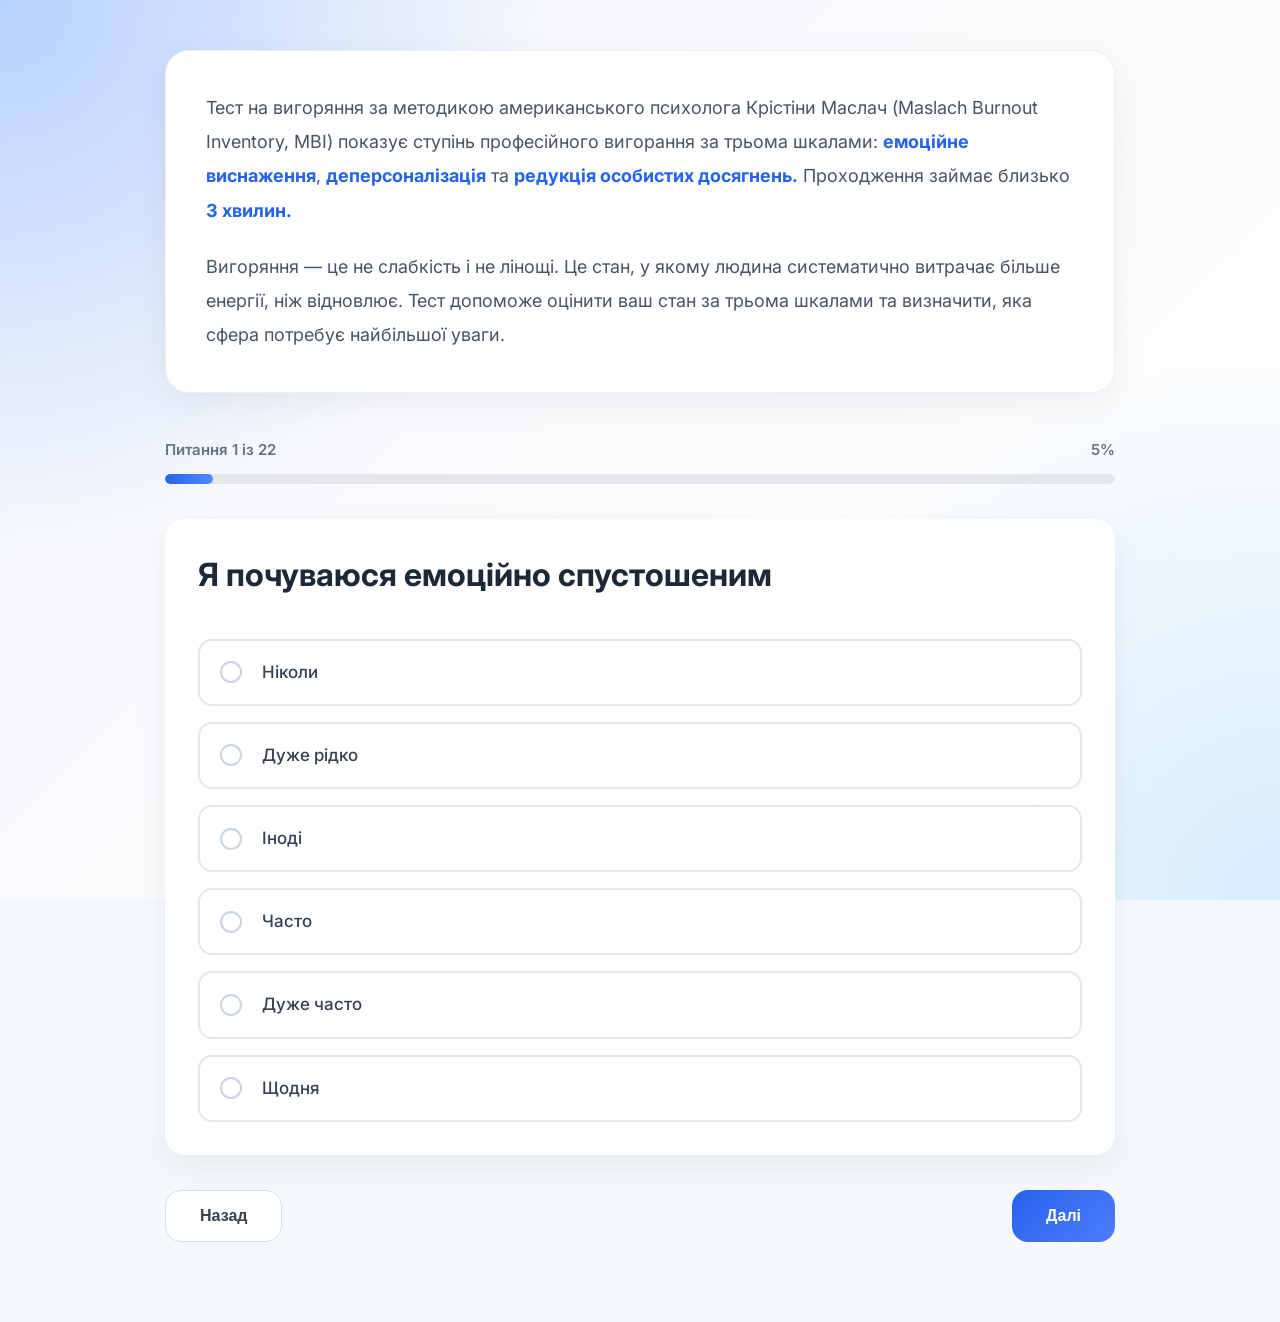
==== index.html @ 65e8d1c7 "Add files via upload" ====
<!DOCTYPE html>
<html lang="uk">

<head>

    <meta charset="UTF-8">

    <meta name="viewport"
          content="width=device-width, initial-scale=1.0">

    <title>Тест на професійне вигорання</title>

    <link rel="preconnect"
          href="https://fonts.googleapis.com">

    <link rel="preconnect"
          href="https://fonts.gstatic.com"
          crossorigin>

    <link href="https://fonts.googleapis.com/css2?family=Inter:wght@400;500;600;700;800&display=swap"
          rel="stylesheet">

    <link rel="stylesheet"
          href="style.css">

</head>

<body>

<div class="background"></div>

<main class="container">

    <!-- ======================
            DESCRIPTION
    ======================= -->

    <section class="intro">

        <p>

            Тест на вигоряння за методикою американського психолога Крістіни Маслач
            (Maslach Burnout Inventory, MBI)
            показує ступінь професійного вигорання за трьома шкалами:
            <strong>емоційне виснаження</strong>,
            <strong>деперсоналізація</strong>
            та
            <strong>редукція особистих досягнень.</strong>

            Проходження займає близько
            <strong>3 хвилин.</strong>

        </p>

        <p>

            Вигоряння — це не слабкість і не лінощі.
            Це стан, у якому людина систематично витрачає
            більше енергії, ніж відновлює.

            Тест допоможе оцінити ваш стан за трьома шкалами
            та визначити, яка сфера потребує найбільшої уваги.

        </p>

    </section>

    <!-- ======================
            TEST
    ======================= -->

    <section id="testSection">

        <div class="progress-wrapper">

            <div class="progress-top">

                <span id="questionCounter">

                    Питання 1 із 22

                </span>

                <span id="progressPercent">

                    5%

                </span>

            </div>

            <div class="progress-bar">

                <div id="progressFill"></div>

            </div>

        </div>


        <div class="question-card">

            <h2 id="questionText">

                Текст питання

            </h2>

            <div
                id="answers"
                class="answers">

            </div>

        </div>


        <div class="navigation">

            <button
                id="prevBtn"
                class="secondary-btn">

                Назад

            </button>

            <button
                id="nextBtn"
                class="primary-btn">

                Далі

            </button>

        </div>

    </section>


    <!-- ======================
          RESULTS
    ======================= -->

    <section
        id="resultSection"
        class="hidden">

        <h2>

            Результати

        </h2>

        <div class="result-grid">

            <div
                id="cardEE"
                class="result-card">

                <h3>

                    Емоційне виснаження

                </h3>

                <div class="circle">

                    <svg
                        width="170"
                        height="170">

                        <circle
                            class="bg"
                            cx="85"
                            cy="85"
                            r="70"></circle>

                        <circle
                            id="circleEE"
                            class="progress"
                            cx="85"
                            cy="85"
                            r="70"></circle>

                    </svg>

                    <div class="circle-value">

                        <span id="scoreEE">

                            0

                        </span>

                    </div>

                </div>

                <p id="levelEE"></p>

            </div>



            <div
                id="cardDP"
                class="result-card">

                <h3>

                    Деперсоналізація

                </h3>

                <div class="circle">

                    <svg
                        width="170"
                        height="170">

                        <circle
                            class="bg"
                            cx="85"
                            cy="85"
                            r="70"></circle>

                        <circle
                            id="circleDP"
                            class="progress"
                            cx="85"
                            cy="85"
                            r="70"></circle>

                    </svg>

                    <div class="circle-value">

                        <span id="scoreDP">

                            0

                        </span>

                    </div>

                </div>

                <p id="levelDP"></p>

            </div>



            <div
                id="cardPA"
                class="result-card">

                <h3>

                    Редукція особистих досягнень

                </h3>

                <div class="circle">

                    <svg
                        width="170"
                        height="170">

                        <circle
                            class="bg"
                            cx="85"
                            cy="85"
                            r="70"></circle>

                        <circle
                            id="circlePA"
                            class="progress"
                            cx="85"
                            cy="85"
                            r="70"></circle>

                    </svg>

                    <div class="circle-value">

                        <span id="scorePA">

                            0

                        </span>

                    </div>

                </div>

                <p id="levelPA"></p>

            </div>

        </div>

        <div
            id="interpretation"
            class="interpretation">

        </div>

        <button
            id="restartBtn"
            class="primary-btn">

            Пройти тест ще раз

        </button>

    </section>

</main>

<script src="script.js"></script>

</body>

</html>
---- style.css ----
/* ==========================================================
   RESET
========================================================== */

*,
*::before,
*::after{
    margin:0;
    padding:0;
    box-sizing:border-box;
}

html{
    scroll-behavior:smooth;
}

body{

    font-family:"Inter",sans-serif;

    background:#f4f7fb;

    color:#1d2939;

    line-height:1.6;

    min-height:100vh;

    overflow-x:hidden;

}

/* ==========================================================
   BACKGROUND
========================================================== */

.background{

    position:fixed;

    inset:0;

    z-index:-1;

    background:
        radial-gradient(circle at top left,#b7d1ff 0%,transparent 35%),
        radial-gradient(circle at bottom right,#d4ecff 0%,transparent 35%),
        linear-gradient(135deg,#f4f7fb,#ffffff);

}

/* ==========================================================
   CONTAINER
========================================================== */

.container{

    width:min(950px,92%);

    margin:auto;

    padding:50px 0 80px;

}

/* ==========================================================
   INTRO
========================================================== */

.intro{

    background:#fff;

    border-radius:24px;

    padding:40px;

    margin-bottom:45px;

    box-shadow:

        0 10px 35px rgba(15,23,42,.06);

    border:1px solid #edf1f5;

}

.intro p{

    font-size:18px;

    color:#475467;

    line-height:1.9;

}

.intro p + p{

    margin-top:22px;

}

.intro strong{

    color:#2563eb;

    font-weight:700;

}

/* ==========================================================
   PROGRESS
========================================================== */

.progress-wrapper{

    margin-bottom:35px;

}

.progress-top{

    display:flex;

    justify-content:space-between;

    align-items:center;

    margin-bottom:12px;

    font-weight:600;

    color:#667085;

    font-size:15px;

}

.progress-bar{

    height:10px;

    background:#e5e7eb;

    border-radius:100px;

    overflow:hidden;

}

#progressFill{

    width:0;

    height:100%;

    border-radius:100px;

    background:linear-gradient(
        90deg,
        #2563eb,
        #4f8cff
    );

    transition:.35s;

}

/* ==========================================================
   QUESTION
========================================================== */

.question-card{

    background:rgba(255,255,255,.92);

    backdrop-filter:blur(12px);

    border-radius:20px;

    padding:32px;

    border:1px solid rgba(255,255,255,.7);

    box-shadow:

        0 10px 30px rgba(15,23,42,.06);

}

.question-card h2{

    font-size:32px;

    line-height:1.45;

    font-weight:700;

    margin-bottom:40px;

}

/* ==========================================================
   NAVIGATION
========================================================== */

.navigation{

    margin-top:35px;

    display:flex;

    justify-content:space-between;

    gap:20px;

}

/* ==========================================================
   BUTTONS
========================================================== */

.primary-btn,
.secondary-btn{

    border:none;

    border-radius:16px;

    cursor:pointer;

    padding:16px 34px;

    font-size:16px;

    font-weight:600;

    transition:.25s;

}

.primary-btn{

    background:

        linear-gradient(

            135deg,

            #2563eb,

            #4f7cff

        );

    color:white;

    border:none;

}

.primary-btn:hover{

    transform:translateY(-2px);

    box-shadow:

        0 10px 25px rgba(37,99,235,.25);

}

.primary-btn:active{

    transform:scale(.98);

}

.secondary-btn{

    background:white;

    border:1px solid #d8dee9;

    color:#344054;

}

.secondary-btn:hover{

    background:#f9fafb;

}

/* ==========================================================
   UTILITIES
========================================================== */

.hidden{

    display:none;

}

/* ==========================================================
   ANIMATION
========================================================== */

.intro,
.question-card{

    animation:fade .35s ease;

}

@keyframes fade{

    from{

        opacity:0;

        transform:translateY(18px);

    }

    to{

        opacity:1;

        transform:translateY(0);

    }

}

/* ==========================================================
   RESPONSIVE
========================================================== */

@media(max-width:768px){

.container{

    width:94%;

    padding:30px 0 60px;

}

.intro{

    padding:28px;

}

.intro p{

    font-size:16px;

}

.question-card{

    padding:28px;

}

.question-card h2{

    font-size:24px;

}

.navigation{

    flex-direction:column;

}

.primary-btn,
.secondary-btn{

    width:100%;

}

}

/*=========================================================
    ANSWERS
=========================================================*/

.answers{

    display:flex;

    flex-direction:column;

    gap:16px;

}

.answer{

    position:relative;

    display:flex;

    align-items:center;

    gap:16px;

    padding:18px 20px;

    border-radius:14px;

    border:2px solid #e5e7eb;

    background:#fff;

    cursor:pointer;

    transition:

        transform .18s,

        border-color .18s,

        box-shadow .18s,

        background .18s;

}

.answer:hover{

    transform:translateY(-2px);

    border-color:#3b82f6;

    background:#f8fbff;

    box-shadow:

        0 8px 20px rgba(37,99,235,.08);

}

.answer input{

    display:none;

}

/*=========================================================
    CUSTOM RADIO
=========================================================*/

.answer span{

    position:relative;

    display:flex;

    align-items:center;

    width:100%;

    font-size:17px;

    font-weight:500;

    color:#344054;

    padding-left:42px;

}

.answer span::before{

    content:"";

    position:absolute;

    left:0;

    width:22px;

    height:22px;

    border-radius:50%;

    border:2px solid #cbd5e1;

    transition:.25s;

    background:white;

}

.answer span::after{

    content:"";

    position:absolute;

    left:6px;

    width:10px;

    height:10px;

    border-radius:50%;

    background:#2563eb;

    transform:scale(0);

    transition:.25s;

}

/*=========================================================
    ACTIVE
=========================================================*/

.answer.selected{

    background:

        linear-gradient(

            90deg,

            #eef5ff,

            #f8fbff

        );

    border-color:#2563eb;

    box-shadow:

        0 8px 25px rgba(37,99,235,.12);

}

.answer.selected span::before{

    border-color:#2563eb;

}

.answer.selected span::after{

    transform:scale(1);

}

/*=========================================================
    ANIMATION
=========================================================*/

.answer{

    animation:slideIn .35s ease;

}

@keyframes slideIn{

    from{

        opacity:0;

        transform:translateY(12px);

    }

    to{

        opacity:1;

        transform:translateY(0);

    }

}

/*=========================================================
    FOCUS
=========================================================*/

.answer:focus-within{

    outline:none;

    border-color:#2563eb;

}

/*=========================================================
    MOBILE
=========================================================*/

@media(max-width:768px){

.answer{

    padding:18px;

}

.answer span{

    font-size:16px;

    padding-left:36px;

}

.answer span::before{

    width:20px;

    height:20px;

}

.answer span::after{

    width:9px;

    height:9px;

    left:5px;

}

}

/*=========================================================
    RESULTS
=========================================================*/

#resultSection{

    margin-top:70px;

    animation:fade .45s ease;

}

#resultSection h2{

    text-align:center;

    font-size:40px;

    margin-bottom:45px;

    font-weight:800;

    color:#1d2939;

}

.result-grid{

    display:grid;

    grid-template-columns:repeat(auto-fit,minmax(280px,1fr));

    gap:28px;

    margin-bottom:45px;

}

.result-card{

    background:white;

    border-radius:20px;

    padding:28px;

    border:1px solid #edf2f7;

    transition:.25s;

    box-shadow:

        0 10px 30px rgba(15,23,42,.06);

}

.result-card:hover{

    transform:translateY(-4px);

    box-shadow:

        0 18px 35px rgba(15,23,42,.12);

}

.result-card h3{

    font-size:22px;

    margin-bottom:25px;

    font-weight:700;

    color:#344054;

}

.result-card p{

    margin-top:20px;

    font-size:18px;

    font-weight:700;

}

/*=========================================================
    SVG CIRCLE
=========================================================*/

.circle{

    position:relative;

    width:170px;

    height:170px;

    margin:auto;

}

.circle svg{

    transform:rotate(-90deg);

}

.bg{

    fill:none;

    stroke:#edf2f7;

    stroke-width:12;

}

.progress{

    fill:none;

    stroke:#2563eb;

    stroke-width:12;

    stroke-linecap:round;

    stroke-dasharray:440;

    stroke-dashoffset:440;

    transition:1.4s ease;

}

.circle-value{

    position:absolute;

    inset:0;

    display:flex;

    justify-content:center;

    align-items:center;

}

.circle-value span{

    font-size:46px;

    font-weight:800;

    color:#2563eb;

}

/*=========================================================
    COLORS
=========================================================*/

.result-card.green{

    border-top:7px solid #22c55e;

}

.result-card.green .progress{

    stroke:#22c55e;

}

.result-card.green .circle-value span{

    color:#22c55e;

}



.result-card.yellow{

    border-top:7px solid #f59e0b;

}

.result-card.yellow .progress{

    stroke:#f59e0b;

}

.result-card.yellow .circle-value span{

    color:#f59e0b;

}



.result-card.red{

    border-top:7px solid #ef4444;

}

.result-card.red .progress{

    stroke:#ef4444;

}

.result-card.red .circle-value span{

    color:#ef4444;

}

/*=========================================================
    INTERPRETATION
=========================================================*/

.interpretation{

    background:#fff;

    border-radius:24px;

    padding:40px;

    border:1px solid #edf1f5;

    box-shadow:0 15px 40px rgba(15,23,42,.07);

    margin-top:25px;

    margin-bottom:35px;

    line-height:1.9;

}

.interpretation h3{

    font-size:24px;

    margin-bottom:20px;

    color:#1d2939;

}

.interpretation h4{

    margin-top:35px;

    margin-bottom:15px;

    font-size:20px;

    color:#2563eb;

}

.interpretation p{

    color:#475467;

    margin-bottom:18px;

}

.interpretation ul{

    padding-left:22px;

}

.interpretation li{

    margin-bottom:10px;

    color:#475467;

}

/*=========================================================
    RESTART BUTTON
=========================================================*/

#restartBtn{

    display:block;

    margin:45px auto 0;

    min-width:260px;

}

/*=========================================================
    RESPONSIVE
=========================================================*/

@media(max-width:900px){

.result-grid{

    grid-template-columns:1fr;

}

.circle{

    width:150px;

    height:150px;

}

.circle svg{

    width:150px;

    height:150px;

}

.circle-value span{

    font-size:40px;

}

#resultSection h2{

    font-size:32px;

}

.interpretation{

    padding:28px;

}

}

@media(max-width:600px){

.result-card{

    padding:28px;

}

.result-card h3{

    font-size:20px;

}

.interpretation{

    padding:22px;

}

}
/*=========================================================
    ACCORDION
=========================================================*/

.accordion{

    margin-top:35px;

}

.accordion-item{

    background:white;

    border-radius:16px;

    overflow:hidden;

    border:1px solid #edf2f7;

    margin-bottom:14px;

    transition:.25s;

}

.accordion-item:hover{

    box-shadow:0 15px 35px rgba(15,23,42,.08);

}

.accordion-header{

    display:flex;

    justify-content:space-between;

    align-items:center;

    padding:18px 22px;

    cursor:pointer;

    font-weight:700;

    font-size:17px;

    transition:.2s;

}

.accordion-header span{

    font-size:15px;

    font-weight:600;

    color:#2563eb;

}

.accordion-header::after{

    content:"+";

    font-size:28px;

    transition:.3s;

}

.accordion-item.open .accordion-header::after{

    transform:rotate(45deg);

}

.accordion-body{

    max-height:0;

    overflow:hidden;

    transition:

        max-height .45s ease,

        padding .35s ease;

    padding:0 26px;

}

.accordion-item.open .accordion-body{

    max-height:600px;

    padding:0 26px 26px;

}

.accordion-body p{

    color:#475467;

    margin-bottom:14px;

    line-height:1.8;

}

.answer,
.result-card,
.accordion-item,
.primary-btn,
.secondary-btn{

    animation:fadeUp .35s ease;

}

@keyframes fadeUp{

    from{

        opacity:0;

        transform:translateY(10px);

    }

    to{

        opacity:1;

        transform:translateY(0);

    }

}
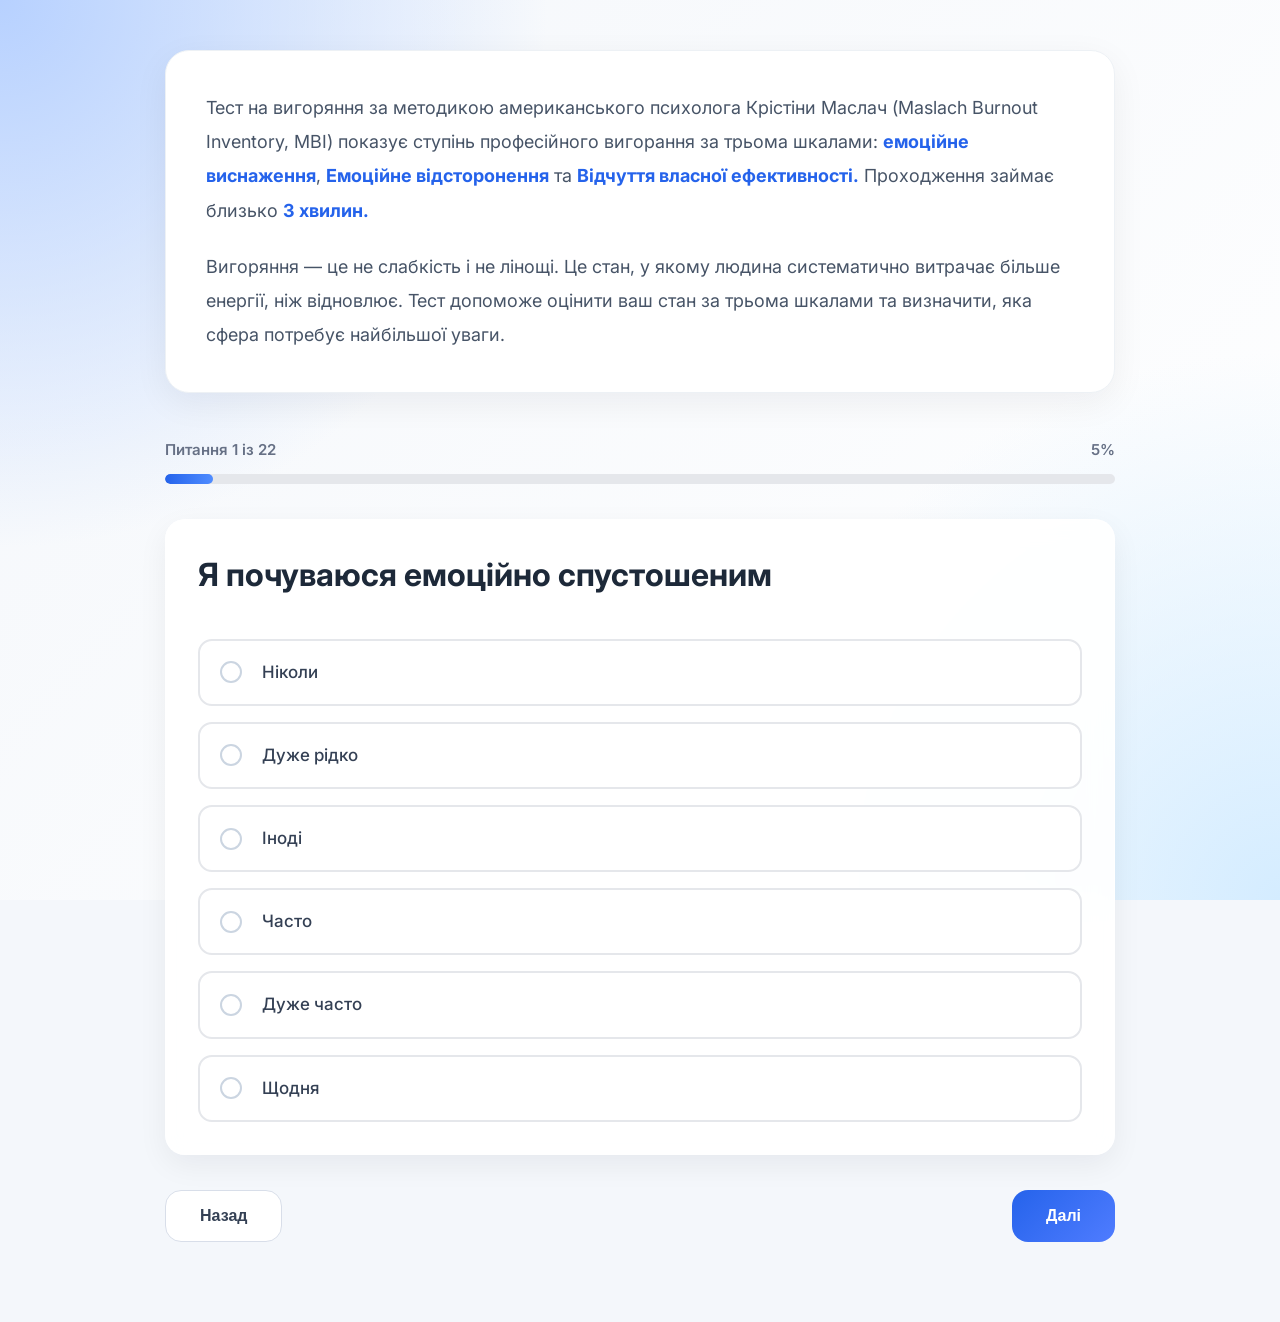
==== commit ee869688: "Add files via upload" ====
--- a/index.html
+++ b/index.html
@@ -43,9 +43,9 @@
             (Maslach Burnout Inventory, MBI)
             показує ступінь професійного вигорання за трьома шкалами:
             <strong>емоційне виснаження</strong>,
-            <strong>деперсоналізація</strong>
+            <strong>Емоційне відсторонення</strong>
             та
-            <strong>редукція особистих досягнень.</strong>
+            <strong> Відчуття власної ефективності.</strong>
 
             Проходження займає близько
             <strong>3 хвилин.</strong>
@@ -167,8 +167,10 @@
                 <div class="circle">
 
                     <svg
-                        width="170"
-                        height="170">
+    width="170"
+    height="170"
+    viewBox="0 0 170 170"
+    preserveAspectRatio="xMidYMid meet">
 
                         <circle
                             class="bg"
@@ -216,8 +218,10 @@
                 <div class="circle">
 
                     <svg
-                        width="170"
-                        height="170">
+    width="170"
+    height="170"
+    viewBox="0 0 170 170"
+    preserveAspectRatio="xMidYMid meet">
 
                         <circle
                             class="bg"
@@ -265,8 +269,10 @@
                 <div class="circle">
 
                     <svg
-                        width="170"
-                        height="170">
+    width="170"
+    height="170"
+    viewBox="0 0 170 170"
+    preserveAspectRatio="xMidYMid meet">
 
                         <circle
                             class="bg"
@@ -315,6 +321,166 @@
 
         </button>
 
+<section class="consultation">
+
+    <div class="consultation-photo">
+
+        <img
+            src="img/kira.JPG"
+            alt="Кіра Сиротенко">
+
+    </div>
+
+    <div class="consultation-content">
+
+        <h3>
+
+            Хочете розібрати свій результат?
+
+        </h3>
+
+        <h4>
+
+            Кіра Сиротенко
+
+        </h4>
+
+        <div class="profession">
+
+            Психолог • Гештальт-терапевт
+
+        </div>
+
+        <p>
+
+            Працюю з темою професійного
+            вигорання та іншими
+            психологічними запитами.
+
+        </p>
+
+        <p>
+
+            Консультації онлайн
+            та офлайн
+            <strong>м. Київ</strong>
+
+        </p>
+
+        <a
+            href="https://t.me/KiraSyrotenko"
+            target="_blank"
+            class="telegram-btn">
+
+            Написати в Telegram
+
+            <svg
+                class="telegram-icon"
+                xmlns="http://www.w3.org/2000/svg"
+                viewBox="0 0 24 24"
+                width="20"
+                height="20"
+                fill="currentColor">
+
+                <path d="M21.5 3.5L2.7 10.8c-.9.3-.9 1.6 0 1.9l4.8 1.5 1.8 5.4c.2.7 1.1.8 1.5.2l2.7-3.4 4.7 3.5c.6.5 1.5.1 1.7-.7L23 4.8c.2-.9-.7-1.6-1.5-1.3z"/>
+
+            </svg>
+
+        </a>
+
+    </div>
+
+</section>
+
+<section class="social-section">
+
+    <h3>Соціальні мережі</h3>
+
+    <p>
+
+        Більше корисних матеріалів, порад та інформації
+        про психологію, професійне вигорання і саморозвиток.
+
+    </p>
+
+    <div class="social-grid">
+
+        <a href="https://www.instagram.com/kira_sirotenko?igsh=MWd6Nm1tZ2VseDRkeg%3D%3D&utm_source=qr"
+           target="_blank"
+           class="social-card instagram">
+
+          <span class="social-icon">
+
+<svg viewBox="0 0 24 24" fill="currentColor">
+
+<path d="M7 2C4.24 2 2 4.24 2 7v10c0 2.76 2.24 5 5 5h10c2.76 0 5-2.24 5-5V7c0-2.76-2.24-5-5-5H7zm0 2h10c1.65 0 3 1.35 3 3v10c0 1.65-1.35 3-3 3H7c-1.65 0-3-1.35-3-3V7c0-1.65 1.35-3 3-3zm11.5 1a1 1 0 100 2 1 1 0 000-2zM12 7a5 5 0 100 10 5 5 0 000-10zm0 2a3 3 0 110 6 3 3 0 010-6z"/>
+
+</svg>
+
+</span>
+
+            <span>Instagram</span>
+
+        </a>
+
+        <a href="https://www.facebook.com/share/1HrWYfdw8Y/?mibextid=wwXIfr"
+           target="_blank"
+           class="social-card facebook">
+
+           <span class="social-icon">
+
+<svg viewBox="0 0 24 24" fill="currentColor">
+
+<path d="M13.5 22v-8h2.7l.4-3h-3.1V9.1c0-.9.3-1.6 1.6-1.6H17V4.8c-.3 0-.9-.1-1.8-.1-1.8 0-3 .9-3 3.2V11H9v3h3.2v8h1.3z"/>
+
+</svg>
+
+</span>
+
+            <span>Facebook</span>
+
+        </a>
+
+        <a href="https://youtube.com/channel/UCjQqgngEU4IrSQLSkMWUbrg?si=l_PWF8I4aHLqFRxc"
+           target="_blank"
+           class="social-card youtube">
+
+           <span class="social-icon">
+
+<svg viewBox="0 0 24 24" fill="currentColor">
+
+<path d="M23 12s0-3.6-.5-5.3c-.3-1-1.1-1.8-2.1-2.1C18.7 4 12 4 12 4s-6.7 0-8.4.6c-1 .3-1.8 1.1-2.1 2.1C1 8.4 1 12 1 12s0 3.6.5 5.3c.3 1 1.1 1.8 2.1 2.1C5.3 20 12 20 12 20s6.7 0 8.4-.6c1-.3 1.8-1.1 2.1-2.1.5-1.7.5-5.3.5-5.3zM10 15.5v-7l6 3.5-6 3.5z"/>
+
+</svg>
+
+</span>
+
+            <span>YouTube</span>
+
+        </a>
+
+        <a href="https://www.tiktok.com/@kirasyrotenko?_r=1&_t=ZS-97y3bHWLukK"
+           target="_blank"
+           class="social-card tiktok">
+
+            <span class="social-icon">
+
+<svg viewBox="0 0 24 24" fill="currentColor">
+
+<path d="M19 8.3a6.6 6.6 0 01-3.9-1.3v6.1a5.1 5.1 0 11-5.1-5.1c.3 0 .6 0 .9.1v2.6a2.5 2.5 0 10 1.7 2.4V2h2.5c.2 2 1.5 3.7 3.9 4.2v2.1z"/>
+
+</svg>
+
+</span>
+
+            <span>TikTok</span>
+
+        </a>
+
+    </div>
+
+</section>
+
     </section>
 
 </main>
--- a/style.css
+++ b/style.css
@@ -710,11 +710,19 @@
 
     font-size:22px;
 
-    margin-bottom:25px;
-
     font-weight:700;
 
     color:#344054;
+
+    line-height:1.35;
+
+    min-height:60px;
+
+    display:flex;
+
+    align-items:flex-end;
+
+    margin-bottom:20px;
 
 }
 
@@ -740,13 +748,27 @@
 
     height:170px;
 
-    margin:auto;
+    margin:0 auto;
+
+    display:flex;
+
+    justify-content:center;
+
+    align-items:center;
+
+    overflow:visible;
 
 }
 
 .circle svg{
 
+    width:170px;
+
+    height:170px;
+
     transform:rotate(-90deg);
+
+    display:block;
 
 }
 
@@ -960,23 +982,25 @@
 
 .circle{
 
-    width:150px;
-
-    height:150px;
-
-}
-
-.circle svg{
-
-    width:150px;
-
-    height:150px;
-
-}
-
-.circle-value span{
-
-    font-size:40px;
+        width:140px;
+
+        height:140px;
+
+    }
+
+    .circle svg{
+
+        width:140px;
+
+        height:140px;
+
+    }
+
+    .circle-value span{
+
+        font-size:38px;
+
+    }
 
 }
 
@@ -992,13 +1016,15 @@
 
 }
 
-}
+
 
 @media(max-width:600px){
 
 .result-card{
 
     padding:28px;
+
+    overflow:hidden;
 
 }
 
@@ -1053,7 +1079,7 @@
 
     justify-content:space-between;
 
-    align-items:center;
+    align-items:flex-start;
 
     padding:18px 22px;
 
@@ -1155,4 +1181,661 @@
 
     }
 
-}+}
+
+.accordion-title{
+
+    display:flex;
+
+    flex-direction:column;
+
+    gap:6px;
+
+}
+
+.accordion-name{
+
+    font-size:22px;
+
+    font-weight:700;
+
+    color:#344054;
+
+}
+
+.accordion-level{
+
+    display:flex;
+
+    align-items:center;
+
+    gap:8px;
+
+    font-size:15px;
+
+    font-weight:600;
+
+    color:#2563eb;
+
+}
+
+/*=========================================================
+    CONSULTATION
+=========================================================*/
+
+.consultation{
+
+    margin-top:50px;
+
+    background:white;
+
+    border-radius:24px;
+
+    padding:35px;
+
+    display:flex;
+
+    align-items:center;
+
+    gap:35px;
+
+    border:1px solid #edf2f7;
+
+    box-shadow:0 15px 35px rgba(15,23,42,.06);
+
+}
+
+.consultation-photo{
+
+    flex-shrink:0;
+
+}
+
+.consultation-photo img{
+
+    width:180px;
+
+    height:180px;
+
+    object-fit:cover;
+
+    border-radius:22px;
+
+    box-shadow:0 15px 35px rgba(15,23,42,.15);
+
+}
+
+.consultation-content{
+
+    flex:1;
+
+}
+
+.consultation h3{
+
+    margin:0 0 10px;
+
+    font-size:30px;
+
+    color:#1d2939;
+
+}
+
+.consultation h4{
+
+    margin:0;
+
+    font-size:24px;
+
+    color:#2563eb;
+
+}
+
+.profession{
+
+    margin-top:6px;
+
+    margin-bottom:22px;
+
+    color:#667085;
+
+    font-size:17px;
+
+}
+
+.consultation p{
+
+    font-size:17px;
+
+    line-height:1.8;
+
+    color:#475467;
+
+    margin-bottom:14px;
+
+}
+
+.telegram-btn{
+
+    display:inline-flex;
+
+    align-items:center;
+
+    justify-content:center;
+
+    gap:10px;
+
+    margin-top:18px;
+
+    padding:15px 28px;
+
+    background:#229ED9;
+
+    color:#fff;
+
+    border-radius:14px;
+
+    text-decoration:none;
+
+    font-size:17px;
+
+    font-weight:600;
+
+    transition:.25s;
+
+    box-shadow:0 10px 25px rgba(34,158,217,.25);
+
+}
+
+.telegram-btn:hover{
+
+    background:#1d8cc2;
+
+    transform:translateY(-2px);
+
+}
+
+.telegram-icon{
+
+    width:20px;
+
+    height:20px;
+
+}
+
+@media(max-width:768px){
+
+.consultation{
+
+    flex-direction:column;
+
+    text-align:center;
+
+}
+
+.consultation-photo img{
+
+    width:160px;
+
+    height:160px;
+
+}
+
+.consultation h3{
+
+    font-size:28px;
+
+}
+
+.consultation h4{
+
+    font-size:22px;
+
+}
+
+.telegram-btn{
+
+    width:100%;
+
+    justify-content:center;
+
+}
+
+}
+
+/*=========================================
+        SOCIALS
+=========================================*/
+
+.social-section{
+
+    margin-top:40px;
+
+    background:#fff;
+
+    border-radius:24px;
+
+    padding:35px;
+
+    border:1px solid #edf2f7;
+
+    box-shadow:0 15px 35px rgba(15,23,42,.06);
+
+}
+
+.social-section h3{
+
+    font-size:30px;
+
+    margin-bottom:10px;
+
+    color:#1d2939;
+
+}
+
+.social-section p{
+
+    color:#667085;
+
+    line-height:1.7;
+
+    margin-bottom:30px;
+
+}
+
+.social-grid{
+
+    display:grid;
+
+    grid-template-columns:repeat(4,1fr);
+
+    gap:18px;
+
+}
+
+.social-card{
+
+    display:flex;
+
+    flex-direction:column;
+
+    align-items:center;
+
+    justify-content:center;
+
+    gap:14px;
+
+    padding:28px;
+
+    border-radius:18px;
+
+    text-decoration:none;
+
+    background:#f8fafc;
+
+    color:#344054;
+
+    border:1px solid #e5e7eb;
+
+    transition:.25s;
+
+}
+
+.social-card:hover{
+
+    transform:translateY(-8px);
+
+    box-shadow:
+
+        0 18px 40px rgba(15,23,42,.12);
+
+}
+
+.social-icon{
+
+    width:74px;
+
+    height:74px;
+
+    border-radius:20px;
+
+    display:flex;
+
+    justify-content:center;
+
+    align-items:center;
+
+    background:#f8fafc;
+
+    transition:.35s;
+
+}
+
+.social-icon svg{
+
+    width:36px;
+
+    height:36px;
+
+    transition:.35s;
+
+}
+
+.social-card{
+
+    display:flex;
+
+    flex-direction:column;
+
+    align-items:center;
+
+    justify-content:center;
+
+    gap:18px;
+
+    padding:32px 20px;
+
+    border-radius:22px;
+
+    text-decoration:none;
+
+    background:#ffffff;
+
+    color:#344054;
+
+    border:1px solid #edf2f7;
+
+    transition:.35s;
+
+    overflow:hidden;
+
+    position:relative;
+
+}
+
+.social-card span:last-child{
+
+    font-size:18px;
+
+    font-weight:700;
+
+}
+
+.instagram:hover{
+
+    color:#E1306C;
+
+}
+
+.instagram:hover .social-icon{
+
+    background:
+
+    linear-gradient(
+
+    135deg,
+
+    #f58529,
+
+    #dd2a7b,
+
+    #8134af,
+
+    #515bd4
+
+    );
+
+}
+
+.instagram:hover{
+
+    color:#dd2a7b;
+
+}
+
+.facebook:hover{
+
+    color:#1877F2;
+
+}
+
+.facebook:hover .social-icon{
+
+    background:#1877F2;
+
+}
+
+.facebook:hover{
+
+    color:#1877F2;
+
+}
+
+.youtube:hover{
+
+    color:#FF0000;
+
+}
+
+.youtube:hover .social-icon{
+
+    background:#FF0000;
+
+}
+
+.youtube:hover{
+
+    color:#FF0000;
+
+}
+
+.tiktok:hover{
+
+    color:#000;
+
+}
+
+.tiktok:hover .social-icon{
+
+    background:#000;
+
+}
+
+.tiktok:hover{
+
+    color:#000;
+
+}
+
+.social-card:hover svg{
+
+    color:white;
+
+    fill:white;
+
+    transform:scale(1.15);
+
+}
+
+@media(max-width:768px){
+
+    .social-grid{
+
+        grid-template-columns:repeat(2,1fr);
+
+    }
+
+}
+
+.social-card{
+
+    transform:none;
+
+}
+
+.instagram .social-icon{
+
+    background:linear-gradient(
+        135deg,
+        #f58529,
+        #dd2a7b,
+        #8134af,
+        #515bd4
+    );
+
+}
+
+.facebook .social-icon{
+
+    background:#1877F2;
+
+}
+
+.youtube .social-icon{
+
+    background:#FF0000;
+
+}
+
+.tiktok .social-icon{
+
+    background:#000;
+
+}
+
+.social-card svg{
+
+    fill:#fff;
+
+    color:#fff;
+
+}
+
+.instagram{
+
+    color:#dd2a7b;
+
+}
+
+.facebook{
+
+    color:#1877F2;
+
+}
+
+.youtube{
+
+    color:#FF0000;
+
+}
+
+.tiktok{
+
+    color:#000;
+
+}
+.social-card:active{
+
+    transform:scale(.96);
+
+}
+
+/* =========================================
+   MOBILE - TEST CARD
+========================================= */
+
+@media (max-width:768px){
+
+    .question-card{
+
+        padding:22px;
+
+        border-radius:22px;
+
+    }
+
+    .question-card h2{
+
+        font-size:28px;
+
+        line-height:1.3;
+
+        margin-bottom:22px;
+
+    }
+
+    .answers{
+
+        gap:12px;
+
+    }
+
+    .answer{
+
+        padding:15px 18px;
+
+        min-height:60px;
+
+    }
+
+    .answer span{
+
+        font-size:17px;
+
+    }
+
+    .answer input{
+
+        width:22px;
+
+        height:22px;
+
+    }
+
+    .navigation{
+
+        margin-top:18px;
+
+    }
+
+    .primary-btn,
+    .secondary-btn{
+
+        height:54px;
+
+        font-size:17px;
+
+    }
+
+}
+
+@media (max-width:768px){
+
+    .question-card{
+
+        padding:18px;
+
+    }
+
+    .answers{
+
+        gap:10px;
+
+    }
+
+    .answer{
+
+        min-height:54px;
+
+        padding:12px 16px;
+
+    }
+
+    .answer span{
+
+        font-size:16px;
+
+    }
+
+}
+
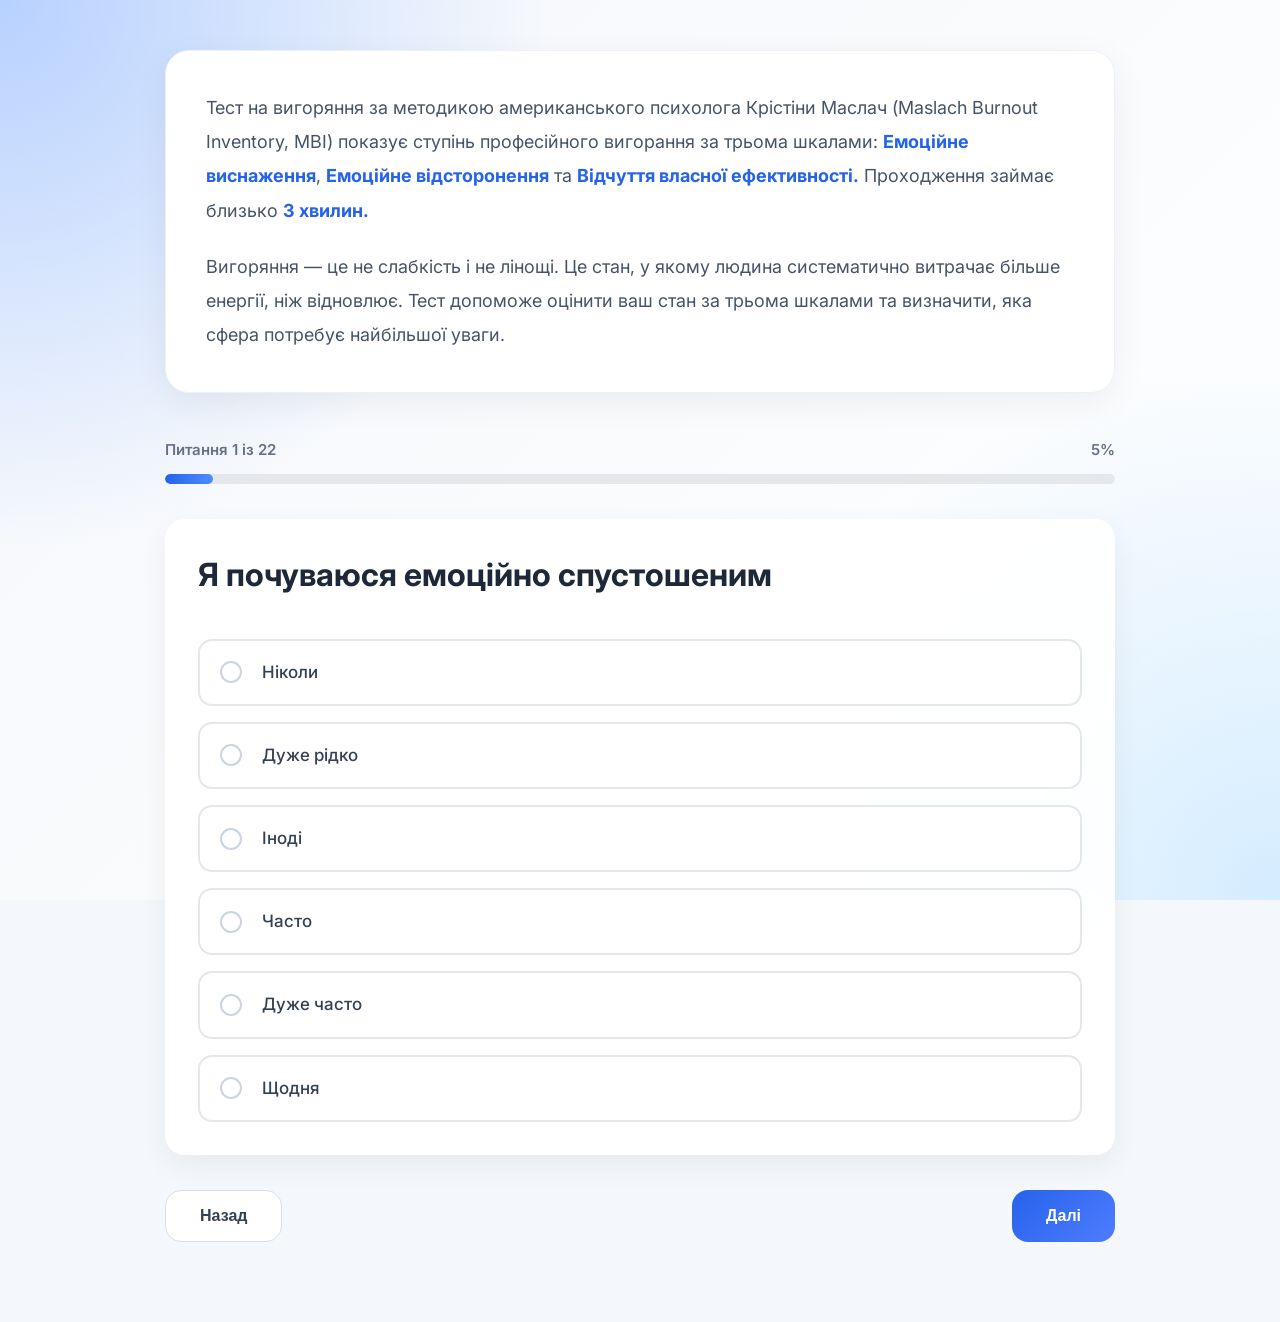
==== commit fbcf0463: "Update index.html" ====
--- a/index.html
+++ b/index.html
@@ -42,7 +42,7 @@
             Тест на вигоряння за методикою американського психолога Крістіни Маслач
             (Maslach Burnout Inventory, MBI)
             показує ступінь професійного вигорання за трьома шкалами:
-            <strong>емоційне виснаження</strong>,
+            <strong>Емоційне виснаження</strong>,
             <strong>Емоційне відсторонення</strong>
             та
             <strong> Відчуття власної ефективності.</strong>
@@ -211,7 +211,7 @@
 
                 <h3>
 
-                    Деперсоналізація
+                    Емоційне відсторонення
 
                 </h3>
 
@@ -262,7 +262,7 @@
 
                 <h3>
 
-                    Редукція особистих досягнень
+                    Відчуття власної ефективності
 
                 </h3>
 
@@ -489,4 +489,4 @@
 
 </body>
 
-</html>+</html>
--- a/style.css
+++ b/style.css
@@ -1839,3 +1839,17 @@
 
 }
 
+@media (max-width:768px){
+
+    .navigation{
+
+    display:flex;
+
+    flex-direction:column-reverse;
+
+    gap:14px;
+
+}
+
+}
+
